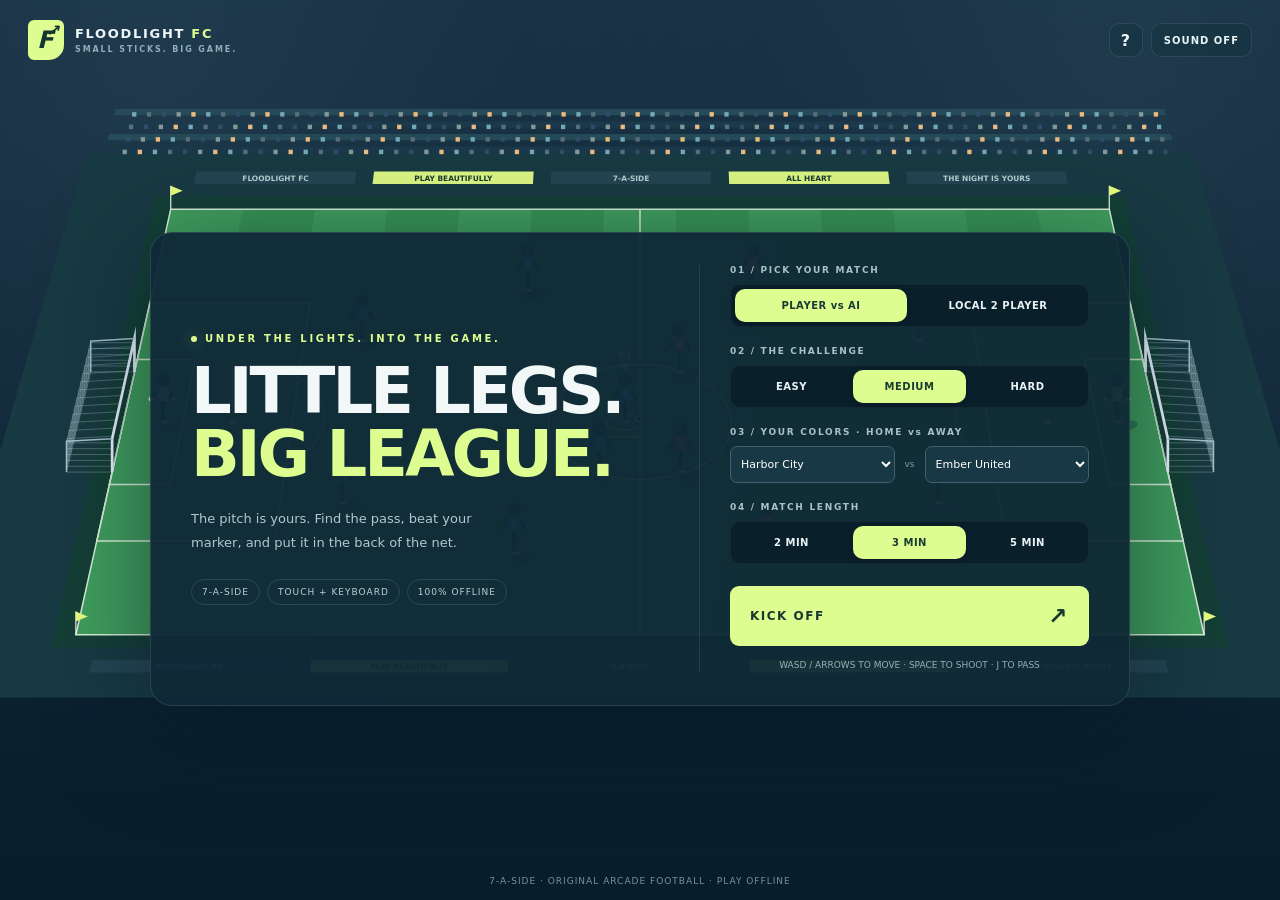
==== index.html @ 2fa266fa "Publish playable Floodlight FC with AI, local two-player and mobile controls" ====
<!doctype html>
<html lang="en"><head><meta charset="utf-8"><meta name="viewport" content="width=device-width,initial-scale=1,viewport-fit=cover"><meta name="theme-color" content="#102838"><meta name="description" content="Floodlight FC: original offline 7-a-side stick football. Play against AI or a friend with keyboard and touch controls."><title>Floodlight FC — Arcade Football</title><link rel="icon" href="data:,"><link rel="stylesheet" href="styles.css"></head>
<body><main id="app">
<canvas id="pitch" tabindex="0" aria-label="Football pitch. P1 WASD, Space shoot or tackle, J pass, K dribble, left Shift sprint, Q switch. P2 arrows, Enter, O, I, right Shift, U. P pauses."></canvas>
<header class="topbar"><a class="brand" href="#" id="brand" aria-label="Floodlight FC home"><span class="brand-icon">F<span>↗</span></span><span>FLOODLIGHT <b>FC</b><small>SMALL STICKS. BIG GAME.</small></span></a><nav><button id="help" aria-label="How to play">?</button><button id="sound" aria-pressed="false" aria-label="Enable sound">SOUND OFF</button><button id="pause" hidden>Ⅱ PAUSE</button></nav></header>
<section id="hud" hidden aria-label="Scoreboard"><div class="club home"><i id="home-dot"></i><span id="home-name">HBR</span><small id="home-label">PLAYER 1</small></div><div class="score-center"><div class="score"><b id="score-home">0</b><span>:</span><b id="score-away">0</b></div><time id="clock">03:00</time></div><div class="club away"><i id="away-dot"></i><span id="away-name">EMB</span><small id="away-label">MEDIUM AI</small></div></section>
<div id="banner" role="status"></div><div id="overlay"></div>
<section id="touch-controls" hidden aria-label="On-screen game controls"><div class="joy-wrap"><div id="joystick" aria-label="Drag joystick to move"><div class="joy-cross"></div><div id="stick"></div></div><span>MOVE</span></div><div class="actions"><button data-action="switch" class="switch">SWITCH <small>Q</small></button><div class="action-grid"><button data-action="dribble">DRIBBLE <small>K</small></button><button data-action="shoot" class="shoot">SHOOT <small>SPACE</small></button><button data-action="sprint" class="sprint">SPRINT <small>SHIFT</small></button><button data-action="pass" class="pass">PASS <small>J</small></button></div></div></section>
<footer id="control-guide">7-A-SIDE · ORIGINAL ARCADE FOOTBALL · PLAY OFFLINE</footer>
<noscript>Please enable JavaScript to play Floodlight FC.</noscript>
</main>
<script src="js/physics.js"></script><script src="js/ai.js"></script><script src="js/rules.js"></script><script src="js/engine.js"></script><script src="js/renderer.js"></script><script src="js/audio.js"></script><script src="js/controls.js"></script><script src="js/game.js"></script>
</body></html>
---- styles.css ----
:root{color-scheme:dark;--ink:#102838;--lime:#defd91;--muted:#92aeb9;--line:#ffffff18;font-family:Inter,ui-sans-serif,system-ui,-apple-system,BlinkMacSystemFont,"Segoe UI",sans-serif;color:#f2f7f7;background:#091e2c}*{box-sizing:border-box}html,body{margin:0;width:100%;height:100%;overflow:hidden}button,a,select{-webkit-tap-highlight-color:transparent}button,select{font:inherit}button{border:1px solid var(--line);background:#173848;color:#eaf3f5;cursor:pointer;border-radius:10px;transition:background .14s,transform .14s}button:hover{background:#254a59}button:active{transform:translateY(1px)}button:focus-visible,a:focus-visible,select:focus-visible{outline:3px solid var(--lime);outline-offset:3px}[hidden]{display:none!important}#app{width:100%;height:100dvh;min-height:320px;position:relative;isolation:isolate}canvas{display:block;width:100%;height:100%;outline:none;touch-action:none}.topbar{position:absolute;top:0;left:0;width:100%;padding:20px 28px;display:flex;align-items:center;justify-content:space-between;z-index:4;pointer-events:none}.topbar>*{pointer-events:auto}.brand{display:flex;gap:11px;align-items:center;text-decoration:none;color:#edf7f8;font-size:13px;font-weight:800;letter-spacing:1.7px}.brand b{color:var(--lime)}.brand small{display:block;font-size:8px;color:var(--muted);letter-spacing:1.9px;margin-top:4px}.brand-icon{width:36px;height:40px;display:grid;place-items:center;background:var(--lime);color:#143530;font-size:24px;font-style:italic;border-radius:6px 6px 15px 6px;position:relative}.brand-icon span{position:absolute;right:3px;top:1px;font-size:16px}.topbar nav{display:flex;gap:8px}.topbar button{height:34px;min-width:34px;padding:0 12px;font-size:10px;font-weight:800;letter-spacing:1px;background:#163543c9}#help{font-size:16px;padding:0}#overlay{position:absolute;inset:80px 0 42px;z-index:5;display:flex;align-items:center;justify-content:center;pointer-events:none;padding:16px}#overlay>*{pointer-events:auto}.menu{width:min(980px,95vw);display:grid;grid-template-columns:1fr 390px;gap:70px;align-items:center;padding:32px 40px;background:linear-gradient(100deg,#102938f5,#0f2935f5);border:1px solid #ffffff1c;box-shadow:0 20px 100px #06172488;border-radius:22px}.eyebrow{color:var(--lime);font-size:10px;font-weight:800;letter-spacing:2.7px;margin:0 0 16px}.eyebrow .live-dot{display:inline-block;width:6px;height:6px;border-radius:50%;background:var(--lime);margin-right:8px;box-shadow:0 0 14px #defd9177}h1{font-size:clamp(40px,5vw,65px);line-height:.99;letter-spacing:-3px;margin:0 0 20px;font-weight:900}h1 em{font-style:normal;color:var(--lime)}.intro{color:#b3c8ce;font-size:13px;line-height:1.85;max-width:320px}.features{display:flex;gap:7px;flex-wrap:wrap;margin-top:24px}.features span{font-size:9px;letter-spacing:1px;padding:7px 10px;border:1px solid #55717c5c;border-radius:20px;color:#bcd0d5}.setup{border-left:1px solid var(--line);padding-left:30px}.field-label{display:block;font-size:9px;color:#a9c2c9;font-weight:800;letter-spacing:1.7px;margin:19px 0 9px}.field-label:first-child{margin-top:0}.segment{display:flex;gap:5px;background:#091f2a;border:1px solid #ffffff0d;border-radius:10px;padding:4px}.segment button{flex:1;border:0;background:transparent;padding:11px 5px;font-size:10px;font-weight:800;letter-spacing:.5px}.segment button[aria-pressed=true]{background:var(--lime);color:#1a3b31;box-shadow:0 2px 10px #0002}.team-select{display:grid;grid-template-columns:1fr 18px 1fr;align-items:center;gap:6px}.team-select span{text-align:center;font-size:9px;color:#789aa6}select{width:100%;min-width:0;padding:10px 6px;border:1px solid #42616d;border-radius:7px;background:#183845;color:#fff;font-size:11px}.primary{display:flex;justify-content:space-between;align-items:center;width:100%;background:var(--lime);color:#17382f;font-size:12px;letter-spacing:1.5px;font-weight:900;border:0;padding:17px 20px;margin-top:22px;border-radius:9px}.primary:hover{background:#eeffb9}.primary span{font-size:23px}.setup-foot{font-size:9px;line-height:1.8;color:#93afb8;text-align:center;margin:11px 0 0}.panel{width:min(470px,95vw);max-height:100%;overflow-y:auto;padding:30px;background:#102b3af5;border:1px solid #ffffff25;border-radius:18px;box-shadow:0 30px 120px #0006}.panel h2{font-size:32px;margin:0 0 16px;letter-spacing:-1px}.panel p,.panel li{font-size:12px;color:#b8cdd2;line-height:1.8}.panel ul{padding-left:18px}.panel li{margin:10px 0}.secondary{display:block;width:100%;padding:12px;margin-top:9px;font-size:10px;font-weight:800;letter-spacing:1px}.result{display:flex;justify-content:center;gap:27px;font-size:60px;font-weight:900;margin:10px 0;color:var(--lime)}.stats{display:grid;grid-template-columns:1fr 1fr;gap:8px;margin:20px 0}.stats div{padding:10px;background:#ffffff05;border:1px solid var(--line);border-radius:8px;text-align:center;font-size:11px;color:#b8cbd2}.stats b{display:block;color:white;font-size:20px}#hud{position:absolute;left:50%;top:17px;transform:translateX(-50%);display:flex;align-items:center;justify-content:center;background:#0c2433e8;border:1px solid #ffffff20;border-radius:12px;z-index:3;padding:8px 22px;gap:24px;min-width:310px;box-shadow:0 8px 25px #04131c26}.club{display:grid;grid-template-columns:9px 1fr;gap:3px 8px;min-width:55px}.club i{width:7px;height:18px;border-radius:3px;grid-row:span 2}.club span{font-size:13px;font-weight:900;letter-spacing:1px}.club small{font-size:7px;color:#99b8c3;letter-spacing:1px;white-space:nowrap}.score-center{text-align:center;min-width:72px}.score{display:flex;justify-content:center;gap:12px;font-size:26px;line-height:1.15;font-variant-numeric:tabular-nums}.score span{font-size:19px;color:#668998}.score-center time{font-size:10px;color:var(--lime);font-weight:800;letter-spacing:2px;font-variant-numeric:tabular-nums}#banner{position:absolute;z-index:2;top:100px;left:50%;transform:translateX(-50%);padding:9px 18px;border-radius:30px;background:#0b2636e8;border:1px solid #ddff9235;color:#e2fcad;font-size:11px;font-weight:900;letter-spacing:1.5px;text-align:center;opacity:0;pointer-events:none;white-space:nowrap;transition:opacity .15s}#banner.visible{opacity:1}#touch-controls{position:absolute;bottom:38px;left:32px;right:32px;display:flex;align-items:flex-end;justify-content:space-between;pointer-events:none;z-index:3}.joy-wrap{text-align:center;pointer-events:auto}.joy-wrap>span{font-size:8px;font-weight:700;letter-spacing:2px;color:#6d919f;display:block;margin-top:8px}#joystick{height:112px;width:112px;border-radius:50%;border:1px solid #89bbce33;background:radial-gradient(circle,#24465480,#15354099);position:relative;touch-action:none;user-select:none;box-shadow:inset 0 0 0 13px #ffffff03}#stick{position:absolute;width:44px;height:44px;top:33px;left:33px;border-radius:50%;border:1px solid #9ac1c67d;background:linear-gradient(135deg,#638b92,#2c525e);box-shadow:0 5px 12px #071b2a80;pointer-events:none}.joy-cross:before,.joy-cross:after{content:"";position:absolute;background:#9dbfc519;left:50%;top:15%;width:1px;height:70%}.joy-cross:after{transform:rotate(90deg)}.actions{display:flex;gap:12px;align-items:flex-end;pointer-events:auto}.action-grid{display:grid;grid-template-columns:68px 78px;gap:9px;align-items:end}.action-grid button{height:51px;border-radius:13px;font-size:9px;font-weight:900;letter-spacing:.6px;touch-action:none;user-select:none;background:#214452e6}.actions small{display:block;margin-top:4px;font-size:7px;letter-spacing:1px;opacity:.65}.action-grid .shoot{height:61px;background:var(--lime);color:#254332;border:1px solid #edffb0;box-shadow:0 3px 25px #d8fc8e10}.action-grid .pass{background:#3d788d;color:white}.action-grid .sprint{background:#2b4a57}.actions .held{filter:brightness(1.35);transform:scale(.95)}.switch{height:36px;padding:6px 12px;font-size:8px;font-weight:800;touch-action:none;background:#183743b3}.switch small{display:inline;margin-left:3px}#control-guide{position:absolute;bottom:12px;left:18px;right:18px;text-align:center;font-size:9px;letter-spacing:1px;color:#7394a2;line-height:1.5;pointer-events:none}.local #touch-controls{display:none}.local #control-guide{color:#a7c1cb;font-size:10px}.playing .brand small{display:none}noscript{position:absolute;inset:40%;background:#102b3a;padding:20px}
@media(max-width:1000px){.playing .brand{font-size:0;gap:0}.playing .brand-icon{font-size:24px}.menu{gap:25px;padding:25px;grid-template-columns:1fr 330px}.setup{padding-left:22px}.topbar{padding:16px 20px}}
@media(max-width:700px){.menu{grid-template-columns:1fr;gap:19px;width:min(430px,95vw);padding:23px;max-height:100%;overflow-y:auto}.menu h1{font-size:38px;letter-spacing:-2px}.menu .intro,.features{display:none}.menu .eyebrow{font-size:8px;margin-bottom:10px}.menu .headline{display:flex;align-items:center;justify-content:space-between}.menu h1{margin:0}.setup{border:0;padding:0}.field-label{margin-top:13px;font-size:8px}.segment button{padding:9px 4px}.primary{margin-top:16px;padding:13px 16px}.topbar{padding:14px 15px}.brand{font-size:11px;gap:8px}.brand small{font-size:6px}.topbar button{font-size:8px;padding:0 8px}.playing .brand{display:none}.playing .topbar{justify-content:flex-end;top:63px;padding:6px 13px}.playing #help,.playing #sound{height:26px;min-width:26px}.playing #pause{height:26px}#hud{top:12px;width:calc(100% - 28px);min-width:0;gap:28px;padding:6px 16px;height:51px}.score{font-size:23px}.score-center time{font-size:9px}#banner{top:106px;font-size:8px;max-width:97%;padding:8px 10px;letter-spacing:.7px}#touch-controls{left:20px;right:20px;bottom:47px}.actions{gap:8px}.action-grid{grid-template-columns:61px 69px;gap:7px}.action-grid button{height:49px;font-size:8px}.action-grid .shoot{height:58px}.switch{position:absolute;right:0;bottom:121px;height:29px}.actions small{font-size:6px}#joystick{height:104px;width:104px}#stick{top:29px;left:29px}#control-guide{font-size:7px;bottom:14px;letter-spacing:.5px}.panel{padding:24px}.panel h2{font-size:28px}.local #control-guide{font-size:8px}.local:after{content:'LOCAL TWO PLAYER REQUIRES A KEYBOARD';position:absolute;bottom:57px;left:0;right:0;text-align:center;font-size:9px;color:#8da8b4;pointer-events:none}}
@media(max-height:560px) and (min-width:701px){.topbar{padding:10px 18px}.brand small{display:none}.menu{padding:18px 24px;max-height:100%;overflow-y:auto;grid-template-columns:1fr 360px}.menu h1{font-size:42px}.intro{font-size:11px}.features{margin-top:12px}.field-label{margin:9px 0 5px}.segment button{padding:7px}.primary{padding:9px 14px;margin-top:10px}.setup-foot{margin:6px 0 0}#overlay{inset:57px 0 18px;padding:8px}#hud{top:8px;padding:5px 16px;gap:19px}#banner{top:68px;font-size:8px;padding:6px 12px}#touch-controls{bottom:23px;left:20px;right:20px}#joystick{width:80px;height:80px}#stick{top:17px;left:17px}.joy-wrap>span{display:none}.action-grid{grid-template-columns:59px 68px;gap:5px}.action-grid button{height:36px;font-size:8px}.action-grid .shoot{height:43px}.actions small{display:none}.actions .switch{height:29px}#control-guide{font-size:7px;bottom:5px}.panel{padding:22px}.playing .topbar{top:0}}
@media(prefers-reduced-motion:reduce){button{transition:none}}
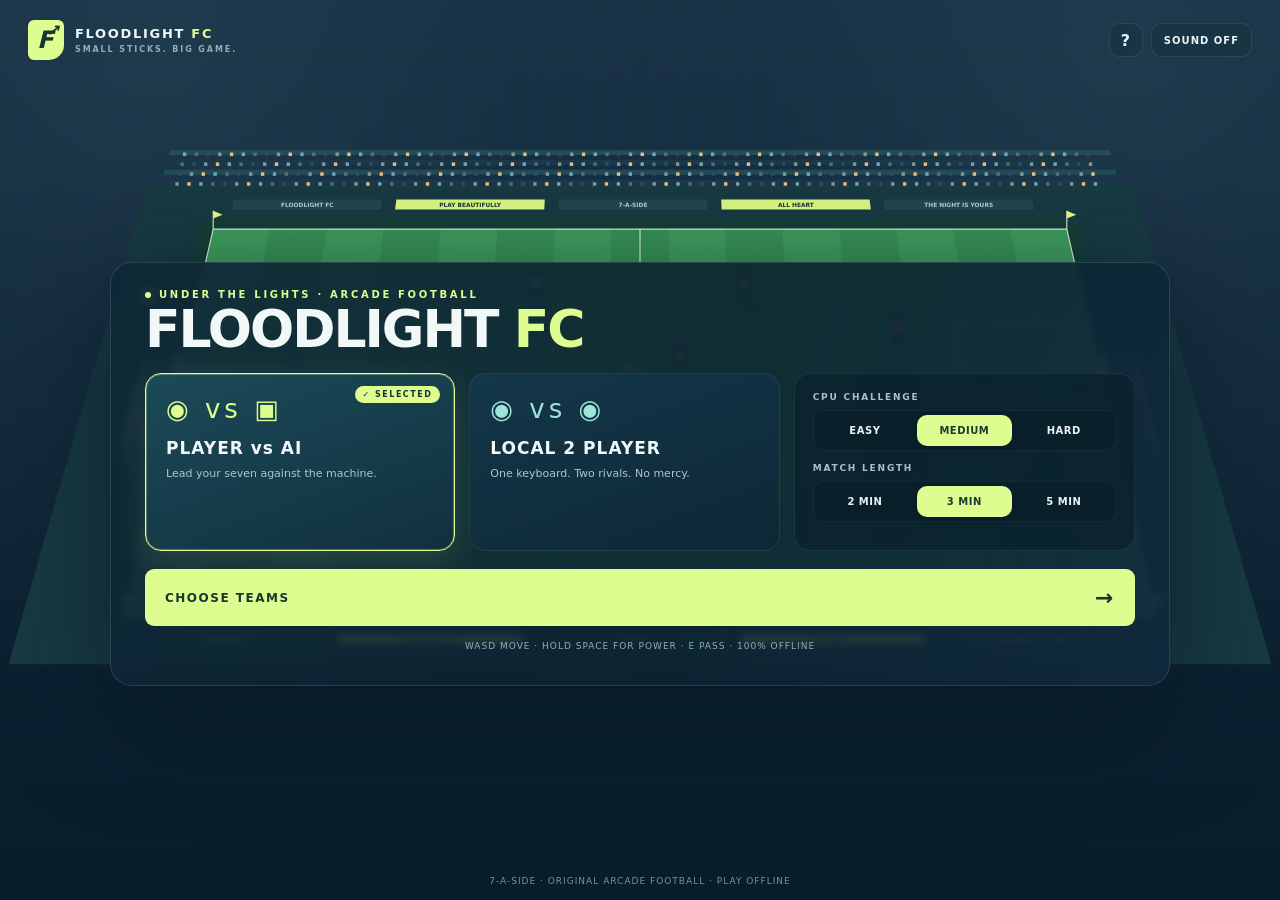
==== commit 8e114f34: "Publish playable Floodlight FC with AI, local two-player and mobile controls" ====
--- a/index.html
+++ b/index.html
@@ -1,11 +1,11 @@
 <!doctype html>
 <html lang="en"><head><meta charset="utf-8"><meta name="viewport" content="width=device-width,initial-scale=1,viewport-fit=cover"><meta name="theme-color" content="#102838"><meta name="description" content="Floodlight FC: original offline 7-a-side stick football. Play against AI or a friend with keyboard and touch controls."><title>Floodlight FC — Arcade Football</title><link rel="icon" href="data:,"><link rel="stylesheet" href="styles.css"></head>
 <body><main id="app">
-<canvas id="pitch" tabindex="0" aria-label="Football pitch. P1 WASD, Space shoot or tackle, J pass, K dribble, left Shift sprint, Q switch. P2 arrows, Enter, O, I, right Shift, U. P pauses."></canvas>
+<canvas id="pitch" tabindex="0" aria-label="Football pitch. P1 WASD, hold Space for a power shot or slide tackle, E pass or clean tackle, F dribble, left Shift sprint, Q switch. P2 arrows, Enter, O, I, right Shift, U. P pauses."></canvas>
 <header class="topbar"><a class="brand" href="#" id="brand" aria-label="Floodlight FC home"><span class="brand-icon">F<span>↗</span></span><span>FLOODLIGHT <b>FC</b><small>SMALL STICKS. BIG GAME.</small></span></a><nav><button id="help" aria-label="How to play">?</button><button id="sound" aria-pressed="false" aria-label="Enable sound">SOUND OFF</button><button id="pause" hidden>Ⅱ PAUSE</button></nav></header>
-<section id="hud" hidden aria-label="Scoreboard"><div class="club home"><i id="home-dot"></i><span id="home-name">HBR</span><small id="home-label">PLAYER 1</small></div><div class="score-center"><div class="score"><b id="score-home">0</b><span>:</span><b id="score-away">0</b></div><time id="clock">03:00</time></div><div class="club away"><i id="away-dot"></i><span id="away-name">EMB</span><small id="away-label">MEDIUM AI</small></div></section>
+<section id="hud" hidden aria-label="Scoreboard"><div class="club home"><i id="home-dot"></i><span id="home-name">HBR</span><small id="home-label">PLAYER 1</small></div><div class="score-center"><div class="score"><b id="score-home">0</b><span>:</span><b id="score-away">0</b></div><time id="clock">03:00</time><div id="power" role="progressbar" aria-label="Shot power"><div id="power-fill"></div><span id="power-label">HOLD SHOOT FOR POWER</span></div></div><div class="club away"><i id="away-dot"></i><span id="away-name">EMB</span><small id="away-label">MEDIUM AI</small></div></section>
 <div id="banner" role="status"></div><div id="overlay"></div>
-<section id="touch-controls" hidden aria-label="On-screen game controls"><div class="joy-wrap"><div id="joystick" aria-label="Drag joystick to move"><div class="joy-cross"></div><div id="stick"></div></div><span>MOVE</span></div><div class="actions"><button data-action="switch" class="switch">SWITCH <small>Q</small></button><div class="action-grid"><button data-action="dribble">DRIBBLE <small>K</small></button><button data-action="shoot" class="shoot">SHOOT <small>SPACE</small></button><button data-action="sprint" class="sprint">SPRINT <small>SHIFT</small></button><button data-action="pass" class="pass">PASS <small>J</small></button></div></div></section>
+<section id="touch-controls" hidden aria-label="On-screen game controls"><div class="joy-wrap"><div id="joystick" aria-label="Drag joystick to move"><div class="joy-cross"></div><div id="stick"></div></div><span>MOVE</span></div><div class="actions"><button data-action="switch" class="switch">SWITCH <small>Q</small></button><div class="action-grid"><button data-action="dribble">DRIBBLE <small>F</small></button><button data-action="shoot" class="shoot">SHOOT <small>HOLD · SPACE</small></button><button data-action="sprint" class="sprint">SPRINT <small>SHIFT</small></button><button data-action="pass" class="pass">PASS <small>E</small></button></div></section>
 <footer id="control-guide">7-A-SIDE · ORIGINAL ARCADE FOOTBALL · PLAY OFFLINE</footer>
 <noscript>Please enable JavaScript to play Floodlight FC.</noscript>
 </main>
--- a/styles.css
+++ b/styles.css
@@ -1,5 +1,115 @@
-:root{color-scheme:dark;--ink:#102838;--lime:#defd91;--muted:#92aeb9;--line:#ffffff18;font-family:Inter,ui-sans-serif,system-ui,-apple-system,BlinkMacSystemFont,"Segoe UI",sans-serif;color:#f2f7f7;background:#091e2c}*{box-sizing:border-box}html,body{margin:0;width:100%;height:100%;overflow:hidden}button,a,select{-webkit-tap-highlight-color:transparent}button,select{font:inherit}button{border:1px solid var(--line);background:#173848;color:#eaf3f5;cursor:pointer;border-radius:10px;transition:background .14s,transform .14s}button:hover{background:#254a59}button:active{transform:translateY(1px)}button:focus-visible,a:focus-visible,select:focus-visible{outline:3px solid var(--lime);outline-offset:3px}[hidden]{display:none!important}#app{width:100%;height:100dvh;min-height:320px;position:relative;isolation:isolate}canvas{display:block;width:100%;height:100%;outline:none;touch-action:none}.topbar{position:absolute;top:0;left:0;width:100%;padding:20px 28px;display:flex;align-items:center;justify-content:space-between;z-index:4;pointer-events:none}.topbar>*{pointer-events:auto}.brand{display:flex;gap:11px;align-items:center;text-decoration:none;color:#edf7f8;font-size:13px;font-weight:800;letter-spacing:1.7px}.brand b{color:var(--lime)}.brand small{display:block;font-size:8px;color:var(--muted);letter-spacing:1.9px;margin-top:4px}.brand-icon{width:36px;height:40px;display:grid;place-items:center;background:var(--lime);color:#143530;font-size:24px;font-style:italic;border-radius:6px 6px 15px 6px;position:relative}.brand-icon span{position:absolute;right:3px;top:1px;font-size:16px}.topbar nav{display:flex;gap:8px}.topbar button{height:34px;min-width:34px;padding:0 12px;font-size:10px;font-weight:800;letter-spacing:1px;background:#163543c9}#help{font-size:16px;padding:0}#overlay{position:absolute;inset:80px 0 42px;z-index:5;display:flex;align-items:center;justify-content:center;pointer-events:none;padding:16px}#overlay>*{pointer-events:auto}.menu{width:min(980px,95vw);display:grid;grid-template-columns:1fr 390px;gap:70px;align-items:center;padding:32px 40px;background:linear-gradient(100deg,#102938f5,#0f2935f5);border:1px solid #ffffff1c;box-shadow:0 20px 100px #06172488;border-radius:22px}.eyebrow{color:var(--lime);font-size:10px;font-weight:800;letter-spacing:2.7px;margin:0 0 16px}.eyebrow .live-dot{display:inline-block;width:6px;height:6px;border-radius:50%;background:var(--lime);margin-right:8px;box-shadow:0 0 14px #defd9177}h1{font-size:clamp(40px,5vw,65px);line-height:.99;letter-spacing:-3px;margin:0 0 20px;font-weight:900}h1 em{font-style:normal;color:var(--lime)}.intro{color:#b3c8ce;font-size:13px;line-height:1.85;max-width:320px}.features{display:flex;gap:7px;flex-wrap:wrap;margin-top:24px}.features span{font-size:9px;letter-spacing:1px;padding:7px 10px;border:1px solid #55717c5c;border-radius:20px;color:#bcd0d5}.setup{border-left:1px solid var(--line);padding-left:30px}.field-label{display:block;font-size:9px;color:#a9c2c9;font-weight:800;letter-spacing:1.7px;margin:19px 0 9px}.field-label:first-child{margin-top:0}.segment{display:flex;gap:5px;background:#091f2a;border:1px solid #ffffff0d;border-radius:10px;padding:4px}.segment button{flex:1;border:0;background:transparent;padding:11px 5px;font-size:10px;font-weight:800;letter-spacing:.5px}.segment button[aria-pressed=true]{background:var(--lime);color:#1a3b31;box-shadow:0 2px 10px #0002}.team-select{display:grid;grid-template-columns:1fr 18px 1fr;align-items:center;gap:6px}.team-select span{text-align:center;font-size:9px;color:#789aa6}select{width:100%;min-width:0;padding:10px 6px;border:1px solid #42616d;border-radius:7px;background:#183845;color:#fff;font-size:11px}.primary{display:flex;justify-content:space-between;align-items:center;width:100%;background:var(--lime);color:#17382f;font-size:12px;letter-spacing:1.5px;font-weight:900;border:0;padding:17px 20px;margin-top:22px;border-radius:9px}.primary:hover{background:#eeffb9}.primary span{font-size:23px}.setup-foot{font-size:9px;line-height:1.8;color:#93afb8;text-align:center;margin:11px 0 0}.panel{width:min(470px,95vw);max-height:100%;overflow-y:auto;padding:30px;background:#102b3af5;border:1px solid #ffffff25;border-radius:18px;box-shadow:0 30px 120px #0006}.panel h2{font-size:32px;margin:0 0 16px;letter-spacing:-1px}.panel p,.panel li{font-size:12px;color:#b8cdd2;line-height:1.8}.panel ul{padding-left:18px}.panel li{margin:10px 0}.secondary{display:block;width:100%;padding:12px;margin-top:9px;font-size:10px;font-weight:800;letter-spacing:1px}.result{display:flex;justify-content:center;gap:27px;font-size:60px;font-weight:900;margin:10px 0;color:var(--lime)}.stats{display:grid;grid-template-columns:1fr 1fr;gap:8px;margin:20px 0}.stats div{padding:10px;background:#ffffff05;border:1px solid var(--line);border-radius:8px;text-align:center;font-size:11px;color:#b8cbd2}.stats b{display:block;color:white;font-size:20px}#hud{position:absolute;left:50%;top:17px;transform:translateX(-50%);display:flex;align-items:center;justify-content:center;background:#0c2433e8;border:1px solid #ffffff20;border-radius:12px;z-index:3;padding:8px 22px;gap:24px;min-width:310px;box-shadow:0 8px 25px #04131c26}.club{display:grid;grid-template-columns:9px 1fr;gap:3px 8px;min-width:55px}.club i{width:7px;height:18px;border-radius:3px;grid-row:span 2}.club span{font-size:13px;font-weight:900;letter-spacing:1px}.club small{font-size:7px;color:#99b8c3;letter-spacing:1px;white-space:nowrap}.score-center{text-align:center;min-width:72px}.score{display:flex;justify-content:center;gap:12px;font-size:26px;line-height:1.15;font-variant-numeric:tabular-nums}.score span{font-size:19px;color:#668998}.score-center time{font-size:10px;color:var(--lime);font-weight:800;letter-spacing:2px;font-variant-numeric:tabular-nums}#banner{position:absolute;z-index:2;top:100px;left:50%;transform:translateX(-50%);padding:9px 18px;border-radius:30px;background:#0b2636e8;border:1px solid #ddff9235;color:#e2fcad;font-size:11px;font-weight:900;letter-spacing:1.5px;text-align:center;opacity:0;pointer-events:none;white-space:nowrap;transition:opacity .15s}#banner.visible{opacity:1}#touch-controls{position:absolute;bottom:38px;left:32px;right:32px;display:flex;align-items:flex-end;justify-content:space-between;pointer-events:none;z-index:3}.joy-wrap{text-align:center;pointer-events:auto}.joy-wrap>span{font-size:8px;font-weight:700;letter-spacing:2px;color:#6d919f;display:block;margin-top:8px}#joystick{height:112px;width:112px;border-radius:50%;border:1px solid #89bbce33;background:radial-gradient(circle,#24465480,#15354099);position:relative;touch-action:none;user-select:none;box-shadow:inset 0 0 0 13px #ffffff03}#stick{position:absolute;width:44px;height:44px;top:33px;left:33px;border-radius:50%;border:1px solid #9ac1c67d;background:linear-gradient(135deg,#638b92,#2c525e);box-shadow:0 5px 12px #071b2a80;pointer-events:none}.joy-cross:before,.joy-cross:after{content:"";position:absolute;background:#9dbfc519;left:50%;top:15%;width:1px;height:70%}.joy-cross:after{transform:rotate(90deg)}.actions{display:flex;gap:12px;align-items:flex-end;pointer-events:auto}.action-grid{display:grid;grid-template-columns:68px 78px;gap:9px;align-items:end}.action-grid button{height:51px;border-radius:13px;font-size:9px;font-weight:900;letter-spacing:.6px;touch-action:none;user-select:none;background:#214452e6}.actions small{display:block;margin-top:4px;font-size:7px;letter-spacing:1px;opacity:.65}.action-grid .shoot{height:61px;background:var(--lime);color:#254332;border:1px solid #edffb0;box-shadow:0 3px 25px #d8fc8e10}.action-grid .pass{background:#3d788d;color:white}.action-grid .sprint{background:#2b4a57}.actions .held{filter:brightness(1.35);transform:scale(.95)}.switch{height:36px;padding:6px 12px;font-size:8px;font-weight:800;touch-action:none;background:#183743b3}.switch small{display:inline;margin-left:3px}#control-guide{position:absolute;bottom:12px;left:18px;right:18px;text-align:center;font-size:9px;letter-spacing:1px;color:#7394a2;line-height:1.5;pointer-events:none}.local #touch-controls{display:none}.local #control-guide{color:#a7c1cb;font-size:10px}.playing .brand small{display:none}noscript{position:absolute;inset:40%;background:#102b3a;padding:20px}
-@media(max-width:1000px){.playing .brand{font-size:0;gap:0}.playing .brand-icon{font-size:24px}.menu{gap:25px;padding:25px;grid-template-columns:1fr 330px}.setup{padding-left:22px}.topbar{padding:16px 20px}}
-@media(max-width:700px){.menu{grid-template-columns:1fr;gap:19px;width:min(430px,95vw);padding:23px;max-height:100%;overflow-y:auto}.menu h1{font-size:38px;letter-spacing:-2px}.menu .intro,.features{display:none}.menu .eyebrow{font-size:8px;margin-bottom:10px}.menu .headline{display:flex;align-items:center;justify-content:space-between}.menu h1{margin:0}.setup{border:0;padding:0}.field-label{margin-top:13px;font-size:8px}.segment button{padding:9px 4px}.primary{margin-top:16px;padding:13px 16px}.topbar{padding:14px 15px}.brand{font-size:11px;gap:8px}.brand small{font-size:6px}.topbar button{font-size:8px;padding:0 8px}.playing .brand{display:none}.playing .topbar{justify-content:flex-end;top:63px;padding:6px 13px}.playing #help,.playing #sound{height:26px;min-width:26px}.playing #pause{height:26px}#hud{top:12px;width:calc(100% - 28px);min-width:0;gap:28px;padding:6px 16px;height:51px}.score{font-size:23px}.score-center time{font-size:9px}#banner{top:106px;font-size:8px;max-width:97%;padding:8px 10px;letter-spacing:.7px}#touch-controls{left:20px;right:20px;bottom:47px}.actions{gap:8px}.action-grid{grid-template-columns:61px 69px;gap:7px}.action-grid button{height:49px;font-size:8px}.action-grid .shoot{height:58px}.switch{position:absolute;right:0;bottom:121px;height:29px}.actions small{font-size:6px}#joystick{height:104px;width:104px}#stick{top:29px;left:29px}#control-guide{font-size:7px;bottom:14px;letter-spacing:.5px}.panel{padding:24px}.panel h2{font-size:28px}.local #control-guide{font-size:8px}.local:after{content:'LOCAL TWO PLAYER REQUIRES A KEYBOARD';position:absolute;bottom:57px;left:0;right:0;text-align:center;font-size:9px;color:#8da8b4;pointer-events:none}}
-@media(max-height:560px) and (min-width:701px){.topbar{padding:10px 18px}.brand small{display:none}.menu{padding:18px 24px;max-height:100%;overflow-y:auto;grid-template-columns:1fr 360px}.menu h1{font-size:42px}.intro{font-size:11px}.features{margin-top:12px}.field-label{margin:9px 0 5px}.segment button{padding:7px}.primary{padding:9px 14px;margin-top:10px}.setup-foot{margin:6px 0 0}#overlay{inset:57px 0 18px;padding:8px}#hud{top:8px;padding:5px 16px;gap:19px}#banner{top:68px;font-size:8px;padding:6px 12px}#touch-controls{bottom:23px;left:20px;right:20px}#joystick{width:80px;height:80px}#stick{top:17px;left:17px}.joy-wrap>span{display:none}.action-grid{grid-template-columns:59px 68px;gap:5px}.action-grid button{height:36px;font-size:8px}.action-grid .shoot{height:43px}.actions small{display:none}.actions .switch{height:29px}#control-guide{font-size:7px;bottom:5px}.panel{padding:22px}.playing .topbar{top:0}}
-@media(prefers-reduced-motion:reduce){button{transition:none}}
+:root{color-scheme:dark;--ink:#102838;--lime:#defd91;--muted:#92aeb9;--line:#ffffff18;font-family:Inter,ui-sans-serif,system-ui,-apple-system,BlinkMacSystemFont,"Segoe UI",sans-serif;color:#f2f7f7;background:#091e2c}*{box-sizing:border-box}html,body{margin:0;width:100%;height:100%;overflow:hidden}button,a,select{-webkit-tap-highlight-color:transparent}button,select{font:inherit}button{border:1px solid var(--line);background:#173848;color:#eaf3f5;cursor:pointer;border-radius:10px;transition:background .14s,transform .14s}button:hover{background:#254a59}button:active{transform:translateY(1px)}button:focus-visible,a:focus-visible,[role=button]:focus-visible{outline:3px solid var(--lime);outline-offset:3px}[hidden]{display:none!important}#app{width:100%;height:100dvh;min-height:320px;position:relative;isolation:isolate}canvas{display:block;width:100%;height:100%;outline:none;touch-action:none}.topbar{position:absolute;top:0;left:0;width:100%;padding:20px 28px;display:flex;align-items:center;justify-content:space-between;z-index:4;pointer-events:none}.topbar>*{pointer-events:auto}.brand{display:flex;gap:11px;align-items:center;text-decoration:none;color:#edf7f8;font-size:13px;font-weight:800;letter-spacing:1.7px}.brand b{color:var(--lime)}.brand small{display:block;font-size:8px;color:var(--muted);letter-spacing:1.9px;margin-top:4px}.brand-icon{width:36px;height:40px;display:grid;place-items:center;background:var(--lime);color:#143530;font-size:24px;font-style:italic;border-radius:6px 6px 15px 6px;position:relative}.brand-icon span{position:absolute;right:3px;top:1px;font-size:16px}.topbar nav{display:flex;gap:8px}.topbar button{height:34px;min-width:34px;padding:0 12px;font-size:10px;font-weight:800;letter-spacing:1px;background:#163543c9}#help{font-size:16px;padding:0}
+#overlay{position:absolute;inset:74px 0 26px;z-index:5;display:flex;align-items:center;justify-content:center;pointer-events:none;padding:12px}#overlay>*{pointer-events:auto}
+/* FIFA-style shell screens rendered over the live pitch */
+.shell{width:min(1060px,96vw);max-height:100%;overflow-y:auto;padding:26px 34px 30px;background:linear-gradient(118deg,#0f2837ee,#0c2330e8 55%,#10293cf0);border:1px solid #ffffff1f;border-radius:22px;box-shadow:0 24px 110px #05141f99;backdrop-filter:blur(3px)}
+.shell-head{display:flex;flex-direction:column;gap:4px;margin-bottom:18px}
+.eyebrow{color:var(--lime);font-size:10px;font-weight:800;letter-spacing:2.7px;margin:0}
+.eyebrow .live-dot{display:inline-block;width:6px;height:6px;border-radius:50%;background:var(--lime);margin-right:8px;box-shadow:0 0 14px #defd9177}
+.shell h1{font-size:clamp(30px,4.3vw,52px);line-height:.98;letter-spacing:-2px;margin:0;font-weight:900}.shell h1 em{font-style:normal;color:var(--lime)}
+.card-row{display:grid;grid-template-columns:1fr 1fr 1.1fr;gap:14px;margin-bottom:18px}
+.mode-card{position:relative;padding:20px;border:1px solid #35566366;border-radius:16px;background:linear-gradient(160deg,#14374a,#0d2836);cursor:pointer;transition:transform .15s,border-color .15s;user-select:none}
+.mode-card:hover{transform:translateY(-3px)}
+.mode-card.active{border-color:var(--lime);background:linear-gradient(160deg,#1c4a58,#11303f);box-shadow:0 10px 36px #defd9120,inset 0 0 0 1px #defd9155}
+.mode-card .card-art{display:block;font-size:26px;letter-spacing:4px;color:#9fe3d9;margin-bottom:14px}
+.mode-card.active .card-art{color:var(--lime)}
+.mode-card h2{margin:0 0 7px;font-size:17px;letter-spacing:1px}
+.mode-card p{margin:0;font-size:11px;line-height:1.65;color:#aec6cd}
+.mode-card.active:after{content:'✓ SELECTED';position:absolute;top:12px;right:14px;font-size:8px;font-weight:900;letter-spacing:1.5px;color:#15352c;background:var(--lime);border-radius:20px;padding:4px 8px}
+.option-card{padding:16px 18px;border:1px solid #ffffff14;border-radius:16px;background:#0b222ecc}
+.option-card h3{margin:2px 0 8px;font-size:9px;letter-spacing:1.8px;color:#a9c2c9}.option-card h3+.segment{margin-bottom:12px}
+.segment{display:flex;gap:5px;background:#091f2a;border:1px solid #ffffff0d;border-radius:10px;padding:4px}.segment button{flex:1;border:0;background:transparent;padding:10px 5px;font-size:10px;font-weight:800;letter-spacing:.5px}.segment button[aria-pressed=true]{background:var(--lime);color:#1a3b31;box-shadow:0 2px 10px #0002}
+.primary{display:flex;justify-content:space-between;align-items:center;gap:14px;width:100%;background:var(--lime);color:#17382f;font-size:12px;letter-spacing:1.5px;font-weight:900;border:0;padding:16px 20px;border-radius:9px}.primary:hover{background:#eeffb9}.primary span{font-size:22px}
+.menu-foot{font-size:9px;line-height:1.8;color:#93afb8;text-align:center;margin:12px 0 0;letter-spacing:1px}
+/* Team select screen */
+.team-row{display:grid;grid-template-columns:1fr auto 1fr;gap:16px;align-items:start;margin-bottom:16px}
+.team-column h3{margin:0 0 10px;font-size:10px;letter-spacing:1.8px;color:#a9c2c9}
+.kit-grid{display:grid;grid-template-columns:repeat(2,1fr);gap:9px}
+.kit-card{display:flex;flex-direction:column;align-items:center;gap:3px;padding:10px 6px 9px;border-radius:14px;border:1px solid #33535f63;background:#0e2a38d9;font-size:0;transition:border-color .13s,transform .13s}
+.kit-card:hover{transform:translateY(-2px)}
+.kit-card b{font-size:10.5px;letter-spacing:.4px;font-weight:800}
+.kit-card small{font-size:7.5px;letter-spacing:1.1px;color:#8fb2bd}
+.kit-card.active{border-color:var(--lime);background:#15374a;box-shadow:inset 0 0 0 1px #defd9155,0 8px 26px #defd9118}
+.kit-card[data-taken]:not(.active){opacity:.45}
+.kit-art{line-height:0}
+.versus{display:flex;flex-direction:column;align-items:center;gap:8px;padding:22px 10px;min-width:118px}
+.versus-badge{width:46px;height:46px;display:grid;place-items:center;border-radius:50%;background:var(--lime);color:#17382f;font-weight:900;font-size:15px;letter-spacing:1px;box-shadow:0 0 34px #defd9145}
+.versus-kits{display:flex;gap:6px;align-items:center}
+.versus p{margin:0;font-size:10px;font-weight:800;letter-spacing:1.6px;color:#cfe6d9}
+.teams-actions{display:flex;gap:10px}.teams-actions .secondary{width:auto;flex:0 0 auto;margin:0;padding:14px 18px}.teams-actions .primary{flex:1}
+.panel{width:min(470px,95vw);max-height:100%;overflow-y:auto;padding:30px;background:#102b3af5;border:1px solid #ffffff25;border-radius:18px;box-shadow:0 30px 120px #0006}.panel h2{font-size:32px;margin:0 0 16px;letter-spacing:-1px}.panel p,.panel li{font-size:12px;color:#b8cdd2;line-height:1.8}.panel ul{padding-left:18px}.panel li{margin:10px 0}
+.secondary{display:block;width:100%;padding:12px;margin-top:9px;font-size:10px;font-weight:800;letter-spacing:1px}
+.result{display:flex;justify-content:center;gap:27px;font-size:60px;font-weight:900;margin:10px 0;color:var(--lime)}
+.stats{display:grid;grid-template-columns:1fr 1fr;gap:8px;margin:20px 0}.stats div{padding:10px;background:#ffffff05;border:1px solid var(--line);border-radius:8px;text-align:center;font-size:10px;letter-spacing:.5px;color:#b8cbd2}.stats b{display:block;color:white;font-size:19px}
+#hud{position:absolute;left:50%;top:14px;transform:translateX(-50%);display:flex;align-items:center;justify-content:center;background:#0c2433e8;border:1px solid #ffffff20;border-radius:12px;z-index:3;padding:8px 22px 9px;gap:24px;min-width:330px;box-shadow:0 8px 25px #04131c26}
+.club{display:grid;grid-template-columns:9px 1fr;gap:3px 8px;min-width:55px}.club i{width:7px;height:18px;border-radius:3px;grid-row:span 2}.club span{font-size:13px;font-weight:900;letter-spacing:1px}.club small{font-size:7px;color:#99b8c3;letter-spacing:1px;white-space:nowrap}
+.score-center{text-align:center;min-width:120px}.score{display:flex;justify-content:center;gap:12px;font-size:25px;line-height:1.12;font-variant-numeric:tabular-nums}.score span{font-size:19px;color:#668998}.score-center time{font-size:10px;color:var(--lime);font-weight:800;letter-spacing:2px;font-variant-numeric:tabular-nums;display:block}
+/* HUD shot power bar */
+#power{position:relative;margin-top:5px;height:11px;border-radius:7px;background:#0a1d28;border:1px solid #ffffff1c;overflow:hidden}
+#power-fill{position:absolute;inset:0;transform-origin:left;transform:scaleX(0);background:linear-gradient(90deg,#75d96c,#defd91 70%,#ffe55e);transition:transform .04s linear}
+#power.full #power-fill{background:#ffe55e}
+#power span{position:relative;display:block;font-size:6.6px;font-weight:900;letter-spacing:1.4px;color:#d7ecdf;line-height:9px;text-shadow:0 1px 2px #06141c}
+#power.charging span{color:#10291c}
+#banner{position:absolute;z-index:2;top:108px;left:50%;transform:translateX(-50%);padding:9px 18px;border-radius:30px;background:#0b2636e8;border:1px solid #ddff9235;color:#e2fcad;font-size:11px;font-weight:900;letter-spacing:1.5px;text-align:center;opacity:0;pointer-events:none;white-space:nowrap;transition:opacity .15s}#banner.visible{opacity:1}
+#touch-controls{position:absolute;bottom:38px;left:32px;right:32px;display:flex;align-items:flex-end;justify-content:space-between;pointer-events:none;z-index:3}
+.joy-wrap{text-align:center;pointer-events:auto}.joy-wrap>span{font-size:8px;font-weight:700;letter-spacing:2px;color:#6d919f;display:block;margin-top:8px}
+#joystick{height:112px;width:112px;border-radius:50%;border:1px solid #89bbce33;background:radial-gradient(circle,#24465480,#15354099);position:relative;touch-action:none;user-select:none;box-shadow:inset 0 0 0 13px #ffffff03}
+#stick{position:absolute;width:44px;height:44px;top:33px;left:33px;border-radius:50%;border:1px solid #9ac1c67d;background:linear-gradient(135deg,#638b92,#2c525e);box-shadow:0 5px 12px #071b2a80;pointer-events:none}
+.joy-cross:before,.joy-cross:after{content:"";position:absolute;background:#9dbfc519;left:50%;top:15%;width:1px;height:70%}.joy-cross:after{transform:rotate(90deg)}
+.actions{display:flex;gap:12px;align-items:flex-end;pointer-events:auto}
+.action-grid{display:grid;grid-template-columns:68px 84px;gap:9px;align-items:end}
+.action-grid button{height:51px;border-radius:13px;font-size:9px;font-weight:900;letter-spacing:.6px;touch-action:none;user-select:none;background:#214452e6}
+.actions small{display:block;margin-top:4px;font-size:6.6px;letter-spacing:.9px;opacity:.65}
+.action-grid .shoot{height:64px;background:var(--lime);color:#254332;border:1px solid #edffb0;box-shadow:0 3px 25px #d8fc8e10}
+.action-grid .pass{background:#3d788d;color:white}.action-grid .sprint{background:#2b4a57}
+.actions .held{filter:brightness(1.35);transform:scale(.95)}
+.switch{height:36px;padding:6px 12px;font-size:8px;font-weight:800;touch-action:none;background:#183743b3}.switch small{display:inline;margin-left:3px}
+#control-guide{position:absolute;bottom:12px;left:18px;right:18px;text-align:center;font-size:9px;letter-spacing:1px;color:#7394a2;line-height:1.5;pointer-events:none}
+.local #touch-controls{display:none}.local #control-guide{color:#a7c1cb;font-size:10px}
+.playing .brand small{display:none}
+noscript{position:absolute;inset:40%;background:#102b3a;padding:20px}
+@media(max-width:1000px){.playing .brand{font-size:0;gap:0}.playing .brand-icon{font-size:24px}.card-row{grid-template-columns:1fr 1fr;gap:10px}.option-card{grid-column:span 2}.topbar{padding:16px 20px}.shell{padding:20px 22px 24px}}
+@media(max-width:700px){
+.card-row{grid-template-columns:1fr}.option-card{grid-column:auto}
+.shell{width:min(460px,96vw);padding:18px 16px 20px;border-radius:18px}
+.shell h1{font-size:30px;letter-spacing:-1px}
+.mode-card{padding:14px 16px}.mode-card .card-art{font-size:19px;margin-bottom:8px}.mode-card h2{font-size:14px}.mode-card p{font-size:10px}
+.team-row{grid-template-columns:1fr;gap:12px}
+.versus{flex-direction:row;padding:2px;min-width:0;justify-content:center}
+.versus-badge{width:32px;height:32px;font-size:11px}
+.versus-kits svg{width:46px;height:46px}
+.kit-grid{grid-template-columns:repeat(3,1fr);gap:7px}
+.kit-card svg{width:44px;height:44px}.kit-card b{font-size:8.5px}.kit-card small{font-size:6.3px}
+.teams-actions{flex-direction:column-reverse}.teams-actions .secondary{width:100%}
+.primary{padding:13px 16px}
+.topbar{padding:14px 15px}.brand{font-size:11px;gap:8px}.brand small{font-size:6px}.topbar button{font-size:8px;padding:0 8px}
+.playing .brand{display:none}.playing .topbar{justify-content:flex-end;top:70px;padding:6px 13px}.playing #help,.playing #sound{height:26px;min-width:26px}.playing #pause{height:26px}
+#hud{top:12px;width:calc(100% - 28px);min-width:0;gap:20px;padding:6px 14px 8px;height:auto}
+.score{font-size:22px}.score-center{min-width:0;flex:1}.score-center time{font-size:9px}
+#power{height:10px}#power span{font-size:6px;line-height:8px}
+#banner{top:118px;font-size:8px;max-width:97%;padding:8px 10px;letter-spacing:.7px}
+#touch-controls{left:20px;right:20px;bottom:47px}
+.actions{gap:8px}.action-grid{grid-template-columns:61px 76px;gap:7px}.action-grid button{height:49px;font-size:8px}.action-grid .shoot{height:60px}
+.switch{position:absolute;right:0;bottom:124px;height:29px}.actions small{font-size:5.8px}
+#joystick{height:104px;width:104px}#stick{top:29px;left:29px}
+#control-guide{font-size:7px;bottom:14px;letter-spacing:.5px}
+.panel{padding:24px}.panel h2{font-size:28px}.local #control-guide{font-size:8px}
+.local:after{content:'LOCAL TWO PLAYER REQUIRES A KEYBOARD';position:absolute;bottom:57px;left:0;right:0;text-align:center;font-size:9px;color:#8da8b4;pointer-events:none}
+}
+@media(max-height:560px) and (min-width:701px){
+.topbar{padding:10px 18px}.brand small{display:none}
+#overlay{inset:52px 0 14px;padding:8px}
+.shell{padding:14px 20px 16px}.shell-head{margin-bottom:8px}.shell h1{font-size:26px}
+.card-row{gap:8px;margin-bottom:8px}.mode-card{padding:10px 12px}.mode-card .card-art{font-size:15px;margin-bottom:4px}.mode-card h2{font-size:12px;margin-bottom:3px}.mode-card p{font-size:9px}
+.option-card{padding:8px 12px}.option-card h3{margin:2px 0 4px}.option-card h3+.segment{margin-bottom:6px}.segment button{padding:6px}
+.primary{padding:9px 14px}.menu-foot{margin:7px 0 0}
+.team-row{gap:8px;margin-bottom:8px}.kit-grid{gap:5px;grid-template-columns:repeat(3,1fr)}.kit-card{padding:6px 4px}.kit-card svg{width:34px;height:34px}.kit-card b{font-size:8px}.kit-card small{display:none}
+.versus{padding:6px;gap:4px}.versus-badge{width:28px;height:28px;font-size:10px}.versus-kits svg{width:34px;height:34px}.versus p{font-size:8px}
+.teams-actions .secondary{padding:9px 12px}
+#hud{top:8px;padding:5px 16px 7px;gap:17px}#banner{top:72px;font-size:8px;padding:6px 12px}
+#power{height:9px;margin-top:3px}#power span{font-size:5.6px;line-height:7px}
+#touch-controls{bottom:23px;left:20px;right:20px}
+#joystick{width:80px;height:80px}#stick{top:17px;left:17px}.joy-wrap>span{display:none}
+.action-grid{grid-template-columns:59px 74px;gap:5px}.action-grid button{height:36px;font-size:8px}.action-grid .shoot{height:44px}.actions small{display:none}.actions .switch{height:29px}
+#control-guide{font-size:7px;bottom:5px}.panel{padding:22px}.playing .topbar{top:0}
+}
+@media(prefers-reduced-motion:reduce){button,.mode-card,.kit-card{transition:none}}
